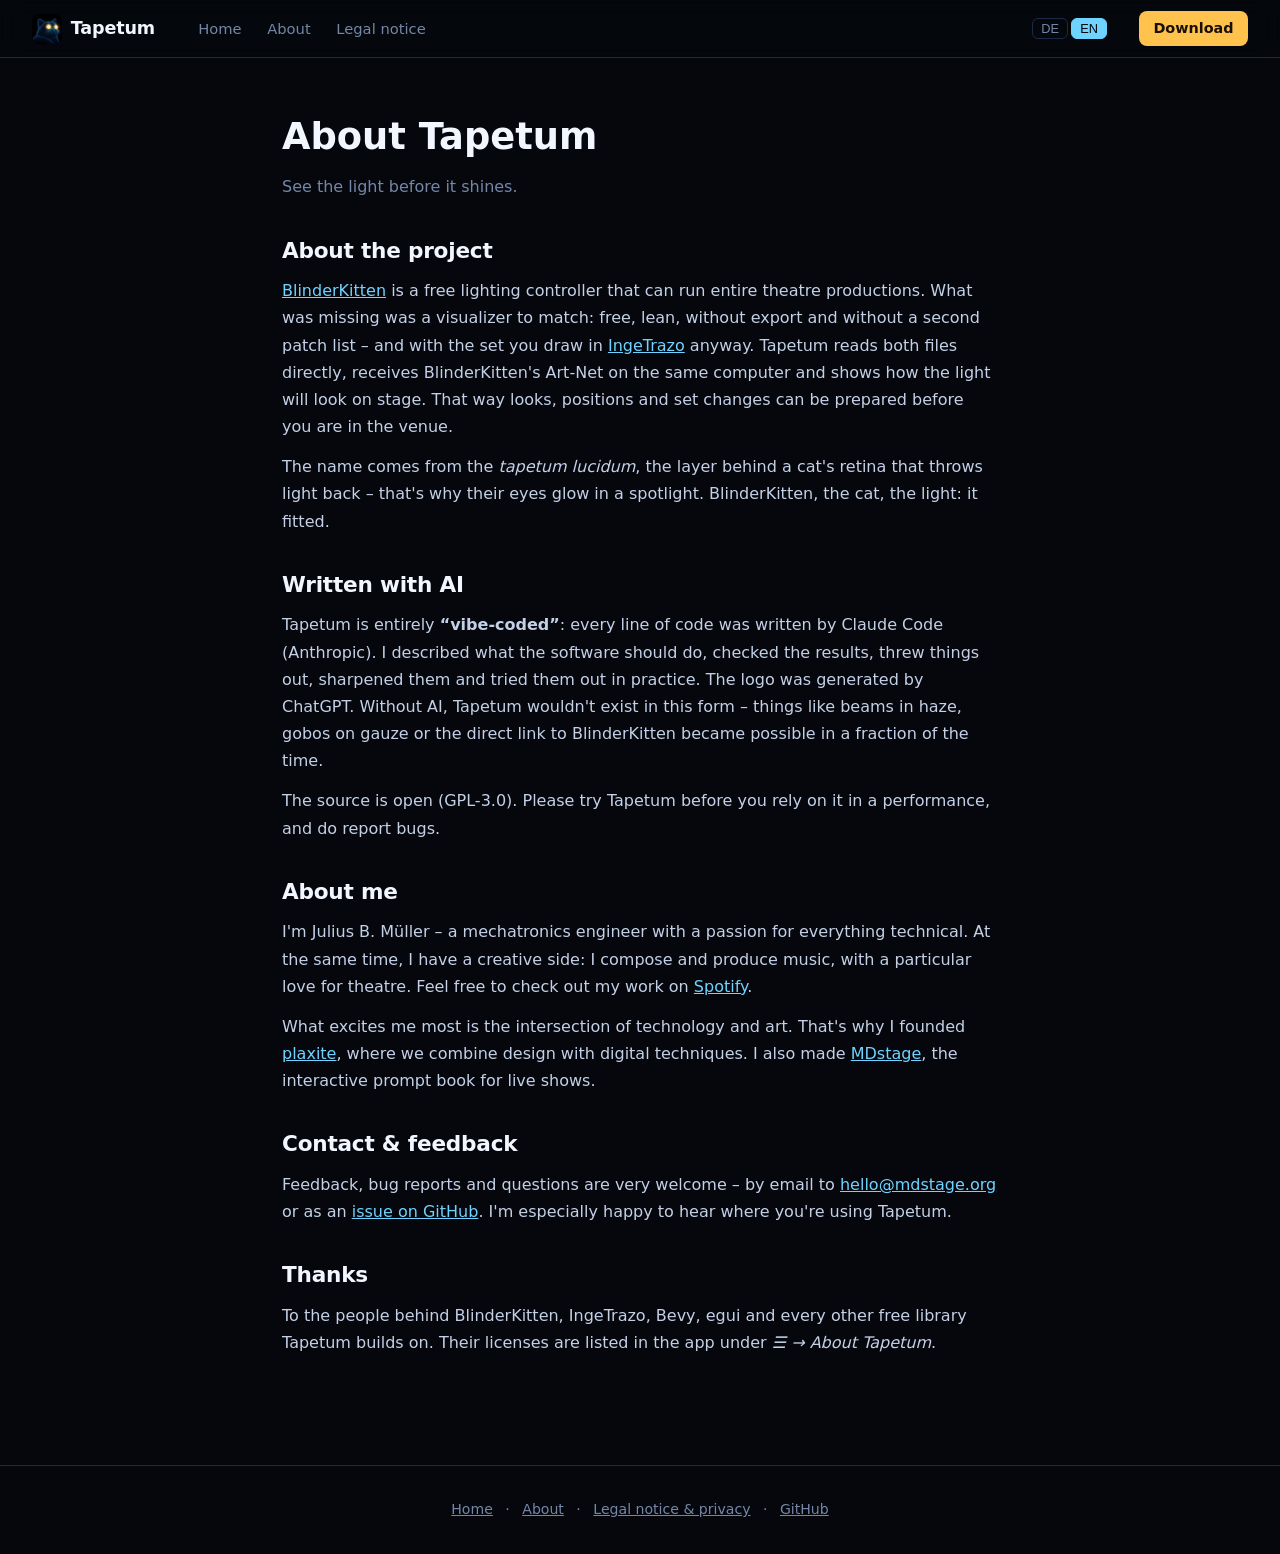
==== website/about.html @ 0af457ac "Tapetum 0.1.0: 3D lighting visualizer for BlinderKitten Reads BlinderKitten show files, receives Art" ====
<!DOCTYPE html>
<html lang="de">

<head>
  <meta charset="UTF-8">
  <meta name="viewport" content="width=device-width, initial-scale=1.0">
  <title>Über – Tapetum</title>
  <meta name="description" content="Wie Tapetum entstand – eine 3D-Lichtvisualisierung für BlinderKitten, vollständig mit KI programmiert.">
  <link rel="canonical" href="https://julius-b-mueller.github.io/tapetum/about.html">
  <meta name="theme-color" content="#05070d">
  <meta property="og:type" content="website">
  <meta property="og:site_name" content="Tapetum">
  <meta property="og:title" content="Über – Tapetum">
  <meta property="og:image" content="https://julius-b-mueller.github.io/tapetum/assets/open-graph.jpg">
  <link rel="icon" type="image/png" sizes="64x64" href="assets/favicon.png">
  <link rel="apple-touch-icon" href="assets/apple-touch-icon.png">
  <link rel="stylesheet" href="assets/style.css">
  <script src="assets/site.js"></script>
</head>

<body>
  <nav>
    <a class="nav-logo" href="index.html"><img src="assets/favicon.png" alt="">Tapetum</a>
    <div class="nav-links">
      <a href="index.html" data-de="Start" data-en="Home">Start</a>
      <a href="about.html" data-de="Über" data-en="About">Über</a>
      <a href="impressum.html" data-de="Impressum" data-en="Legal notice">Impressum</a>
    </div>
    <div class="lang">
      <button class="lang-btn" data-lang="de" onclick="setLang('de')">DE</button>
      <button class="lang-btn" data-lang="en" onclick="setLang('en')">EN</button>
    </div>
    <a class="nav-cta" href="index.html#download" data-de="Herunterladen" data-en="Download">Herunterladen</a>
  </nav>

  <div class="page">
    <div class="de">
      <h1>Über Tapetum</h1>
      <p style="color:var(--dim)">Licht sehen, bevor es leuchtet.</p>

      <h2>Über das Projekt</h2>
      <p><a href="https://github.com/norbertrostaing/BlinderKitten">BlinderKitten</a> ist eine freie Lichtsteuerung, mit der sich ganze Theaterproduktionen fahren lassen. Was fehlte, war eine Visualisierung, die genau dazu passt: frei, schlank, ohne Export und ohne zweite Patchliste – und mit dem Bühnenbild, das man ohnehin in <a href="https://github.com/ingelibre/ingetrazo">IngeTrazo</a> zeichnet. Tapetum liest beide Dateien direkt, empfängt das Art-Net von BlinderKitten auf demselben Rechner und zeigt, wie das Licht auf der Bühne aussehen wird. So lassen sich Stimmungen, Positionen und Umbauten vorbereiten, bevor man im Saal steht.</p>
      <p>Der Name kommt vom <em>Tapetum lucidum</em>, der Schicht hinter der Netzhaut von Katzen, die das Licht zurückwirft – deshalb leuchten ihre Augen im Scheinwerferlicht. BlinderKitten, die Katze, das Licht: das passte.</p>

      <h2>Mit KI programmiert</h2>
      <p>Tapetum ist vollständig <strong>„vibecoded“</strong>: Jede Zeile Code hat Claude Code (Anthropic) geschrieben. Ich habe beschrieben, was die Software können soll, die Ergebnisse geprüft, verworfen, nachgeschärft und im Alltag ausprobiert. Das Logo hat ChatGPT generiert. Ohne KI gäbe es Tapetum in dieser Form nicht – in einem Bruchteil der Zeit ließen sich Dinge wie Strahlen im Haze, Gobos auf Gaze oder die direkte Anbindung an BlinderKitten umsetzen.</p>
      <p>Der Quelltext ist offen (GPL-3.0). Bitte probiere Tapetum aus, bevor du dich in einer Vorstellung darauf verlässt, und melde Fehler gerne.</p>

      <h2>Über mich</h2>
      <p>Ich bin Julius B. Müller, Ingenieur der Mechatronik und begeisterter Tüftler an allem, was mit Technik zu tun hat. Gleichzeitig habe ich eine kreative Seite: Ich komponiere und produziere Musik, am liebsten für's Theater. Hör gerne mal auf <a href="https://open.spotify.com/intl-de/artist/38unO5ffnxIQy3Nvuh2qfV?si=o3VAzyTeQsGNDFWxpjpjBg">Spotify</a> rein.</p>
      <p>Am meisten begeistert mich die Verbindung von Technik und Kunst. Deshalb habe ich die Firma <a href="https://plaxite.de">plaxite</a> gegründet, bei der wir Gestaltung mit digitalen Techniken verbinden. Von mir stammt auch <a href="https://mdstage.org">MDstage</a>, das interaktive Inspizientenbuch für Live-Shows.</p>

      <h2>Kontakt &amp; Feedback</h2>
      <p>Rückmeldungen, Bugreports und Fragen sind herzlich willkommen – per Mail an <a href="mailto:hello@mdstage.org">hello@mdstage.org</a> oder als <a href="https://github.com/julius-b-mueller/tapetum/issues">Issue auf GitHub</a>. Besonders freue ich mich zu hören, wo du Tapetum einsetzt.</p>

      <h2>Danke</h2>
      <p>An die Menschen hinter BlinderKitten, IngeTrazo, Bevy, egui und allen anderen freien Bibliotheken, auf denen Tapetum aufbaut. Ihre Lizenzen stehen in der App unter <em>☰ → Über Tapetum</em>.</p>
    </div>

    <div class="en">
      <h1>About Tapetum</h1>
      <p style="color:var(--dim)">See the light before it shines.</p>

      <h2>About the project</h2>
      <p><a href="https://github.com/norbertrostaing/BlinderKitten">BlinderKitten</a> is a free lighting controller that can run entire theatre productions. What was missing was a visualizer to match: free, lean, without export and without a second patch list – and with the set you draw in <a href="https://github.com/ingelibre/ingetrazo">IngeTrazo</a> anyway. Tapetum reads both files directly, receives BlinderKitten's Art-Net on the same computer and shows how the light will look on stage. That way looks, positions and set changes can be prepared before you are in the venue.</p>
      <p>The name comes from the <em>tapetum lucidum</em>, the layer behind a cat's retina that throws light back – that's why their eyes glow in a spotlight. BlinderKitten, the cat, the light: it fitted.</p>

      <h2>Written with AI</h2>
      <p>Tapetum is entirely <strong>“vibe-coded”</strong>: every line of code was written by Claude Code (Anthropic). I described what the software should do, checked the results, threw things out, sharpened them and tried them out in practice. The logo was generated by ChatGPT. Without AI, Tapetum wouldn't exist in this form – things like beams in haze, gobos on gauze or the direct link to BlinderKitten became possible in a fraction of the time.</p>
      <p>The source is open (GPL-3.0). Please try Tapetum before you rely on it in a performance, and do report bugs.</p>

      <h2>About me</h2>
      <p>I'm Julius B. Müller – a mechatronics engineer with a passion for everything technical. At the same time, I have a creative side: I compose and produce music, with a particular love for theatre. Feel free to check out my work on <a href="https://open.spotify.com/intl-de/artist/38unO5ffnxIQy3Nvuh2qfV?si=o3VAzyTeQsGNDFWxpjpjBg">Spotify</a>.</p>
      <p>What excites me most is the intersection of technology and art. That's why I founded <a href="https://plaxite.de">plaxite</a>, where we combine design with digital techniques. I also made <a href="https://mdstage.org">MDstage</a>, the interactive prompt book for live shows.</p>

      <h2>Contact &amp; feedback</h2>
      <p>Feedback, bug reports and questions are very welcome – by email to <a href="mailto:hello@mdstage.org">hello@mdstage.org</a> or as an <a href="https://github.com/julius-b-mueller/tapetum/issues">issue on GitHub</a>. I'm especially happy to hear where you're using Tapetum.</p>

      <h2>Thanks</h2>
      <p>To the people behind BlinderKitten, IngeTrazo, Bevy, egui and every other free library Tapetum builds on. Their licenses are listed in the app under <em>☰ → About Tapetum</em>.</p>
    </div>
  </div>

  <footer>
    <a href="index.html" data-de="Start" data-en="Home">Start</a> ·
    <a href="about.html" data-de="Über" data-en="About">Über</a> ·
    <a href="impressum.html" data-de="Impressum &amp; Datenschutz" data-en="Legal notice &amp; privacy">Impressum &amp; Datenschutz</a> ·
    <a href="https://github.com/julius-b-mueller/tapetum">GitHub</a>
  </footer>
</body>

</html>
---- website/assets/style.css ----
/* Tapetum website – colours from the logo: night blue, wireframe blue, amber eyes. */
:root {
  --bg: #05070d;
  --bg2: #0a1120;
  --bg3: #101a30;
  --border: #1c2a48;
  --text: #c3d0e6;
  --dim: #7487a8;
  --white: #f2f6ff;
  --blue: #3d8bff;
  --cyan: #6fd3ff;
  --amber: #ffc24d;
  --amber2: #ff9a1f;
  --r: 12px;
}
*, *::before, *::after { box-sizing: border-box; margin: 0; padding: 0 }
html { scroll-behavior: smooth }
body {
  background: var(--bg);
  color: var(--text);
  font-family: -apple-system, BlinkMacSystemFont, 'Segoe UI', system-ui, sans-serif;
  font-size: 16px;
  line-height: 1.7;
}
a { color: var(--cyan) }
a:hover { color: var(--white) }
nav {
  position: sticky; top: 0; z-index: 100;
  background: rgba(5, 7, 13, .86);
  backdrop-filter: blur(10px);
  border-bottom: 1px solid var(--border);
  padding: 0 2rem; height: 58px;
  display: flex; align-items: center; gap: 2rem;
}
.nav-logo { color: var(--white); font-weight: 700; font-size: 1.1rem; text-decoration: none; display: flex; align-items: center; gap: .55rem; letter-spacing: -.01em }
.nav-logo img { width: 30px; height: 30px; border-radius: 7px }
.nav-links { display: flex; gap: .2rem; flex: 1 }
.nav-links a { color: var(--dim); text-decoration: none; padding: .3rem .7rem; border-radius: 6px; font-size: .92rem }
.nav-links a:hover { color: var(--white); background: var(--bg3) }
.lang { display: flex; gap: .2rem }
.lang-btn { background: none; border: 1px solid var(--border); color: var(--dim); border-radius: 6px; padding: .15rem .5rem; cursor: pointer; font-size: .8rem }
.lang-btn.active { color: var(--bg); background: var(--cyan); border-color: var(--cyan) }
.nav-cta { background: var(--amber); color: #1a1000 !important; font-weight: 600; text-decoration: none; padding: .35rem .9rem; border-radius: 8px; font-size: .9rem }
.nav-cta:hover { background: var(--white) }
main { max-width: 1120px; margin: 0 auto; padding: 0 2rem }
.hero { text-align: center; padding: 4.5rem 0 2.5rem }
.hero img.logo { width: 132px; height: 132px; border-radius: 30px; box-shadow: 0 0 60px rgba(61, 139, 255, .35), 0 0 120px rgba(255, 194, 77, .12) }
.hero h1 { color: var(--white); font-size: 3.4rem; line-height: 1.1; margin: 1.4rem 0 .6rem; letter-spacing: -.02em }
.hero h1 span { background: linear-gradient(90deg, var(--cyan), var(--blue)); -webkit-background-clip: text; background-clip: text; color: transparent }
.hero p.lead { font-size: 1.25rem; color: var(--text); max-width: 720px; margin: 0 auto 2rem }
.buttons { display: flex; gap: .8rem; justify-content: center; flex-wrap: wrap }
.btn-primary, .btn-secondary { display: inline-block; padding: .75rem 1.5rem; border-radius: 10px; text-decoration: none; font-weight: 600 }
.btn-primary { background: linear-gradient(180deg, var(--amber), var(--amber2)); color: #1a1000; box-shadow: 0 0 24px rgba(255, 194, 77, .35) }
.btn-primary:hover { color: #1a1000; filter: brightness(1.08) }
.btn-secondary { border: 1px solid var(--border); color: var(--white); background: var(--bg2) }
.btn-secondary:hover { border-color: var(--blue) }
.shot { margin: 3rem 0 1rem; border-radius: var(--r); overflow: hidden; border: 1px solid var(--border); box-shadow: 0 30px 80px rgba(0, 0, 0, .6), 0 0 80px rgba(61, 139, 255, .12) }
.shot img { display: block; width: 100% }
.caption { text-align: center; color: var(--dim); font-size: .85rem; margin-bottom: 3rem }
section { padding: 3.5rem 0; border-top: 1px solid var(--border) }
h2 { color: var(--white); font-size: 2rem; margin-bottom: .4rem; letter-spacing: -.01em }
h2 + p.sub { color: var(--dim); margin-bottom: 2rem; max-width: 760px }
h3 { color: var(--white); font-size: 1.08rem; margin-bottom: .4rem }
.grid { display: grid; grid-template-columns: repeat(auto-fit, minmax(min(300px, 100%), 1fr)); gap: 1rem }
.card { background: var(--bg2); border: 1px solid var(--border); border-radius: var(--r); padding: 1.3rem 1.4rem }
.card .icon { font-size: 1.4rem; margin-bottom: .4rem }
.card p, .card li { font-size: .95rem }
.card ul { padding-left: 1.1rem }
.pair { display: grid; grid-template-columns: 1fr 1fr; gap: 1rem }
.pair .card { border-top: 3px solid var(--blue) }
.pair .card.amber { border-top-color: var(--amber) }
.steps { counter-reset: step; list-style: none }
.steps li { counter-increment: step; position: relative; padding: 0 0 1rem 3rem }
.steps li::before { content: counter(step); position: absolute; left: 0; top: 0; width: 2rem; height: 2rem; border-radius: 50%; background: var(--bg3); border: 1px solid var(--blue); color: var(--cyan); font-weight: 700; display: flex; align-items: center; justify-content: center; font-size: .9rem }
.note { background: linear-gradient(90deg, rgba(255, 194, 77, .08), rgba(61, 139, 255, .06)); border: 1px solid var(--border); border-left: 3px solid var(--amber); border-radius: var(--r); padding: 1.1rem 1.3rem; margin: 1rem 0 }
.dl { display: grid; grid-template-columns: repeat(auto-fit, minmax(min(260px, 100%), 1fr)); gap: 1rem }
.dl .card h3 { display: flex; align-items: center; gap: .5rem }
.dl-row { display: flex; flex-wrap: wrap; justify-content: space-between; align-items: center; gap: .5rem; padding: .35rem 0; border-top: 1px solid var(--border); font-size: .92rem }
.dl-row:first-of-type { border-top: 0 }
.dl-row > span:last-child { display: flex; flex-wrap: wrap; gap: .3rem }
.card { min-width: 0 }
code { overflow-wrap: anywhere }
.dl-btn { background: var(--bg3); border: 1px solid var(--border); color: var(--white); text-decoration: none; padding: .2rem .65rem; border-radius: 7px; font-size: .85rem; white-space: nowrap }
.dl-btn:hover { border-color: var(--amber); color: var(--amber) }
.dl .card.recommended { border-color: var(--amber); box-shadow: 0 0 30px rgba(255, 194, 77, .12) }
table { width: 100%; border-collapse: collapse; font-size: .93rem }
th, td { text-align: left; padding: .5rem .6rem; border-bottom: 1px solid var(--border); vertical-align: top }
th { color: var(--white); font-weight: 600 }
code { background: var(--bg3); border: 1px solid var(--border); border-radius: 5px; padding: 0 .3rem; font-size: .88em }
footer { border-top: 1px solid var(--border); margin-top: 3rem; padding: 2rem; text-align: center; color: var(--dim); font-size: .88rem }
footer a { color: var(--dim); margin: 0 .5rem }
.page { max-width: 780px; margin: 0 auto; padding: 3rem 2rem }
.page h1 { color: var(--white); font-size: 2.3rem; margin-bottom: .3rem }
.page h2 { font-size: 1.35rem; margin: 2rem 0 .5rem }
.page p { margin-bottom: .8rem }
@media (max-width: 760px) {
  nav { padding: 0 1rem; gap: 1rem }
  .nav-links { display: none }
  main { padding: 0 1.1rem }
  .hero h1 { font-size: 2.2rem }
  .hero p.lead { font-size: 1.08rem }
  .nav-cta { display: none }
  .pair { grid-template-columns: 1fr }
}
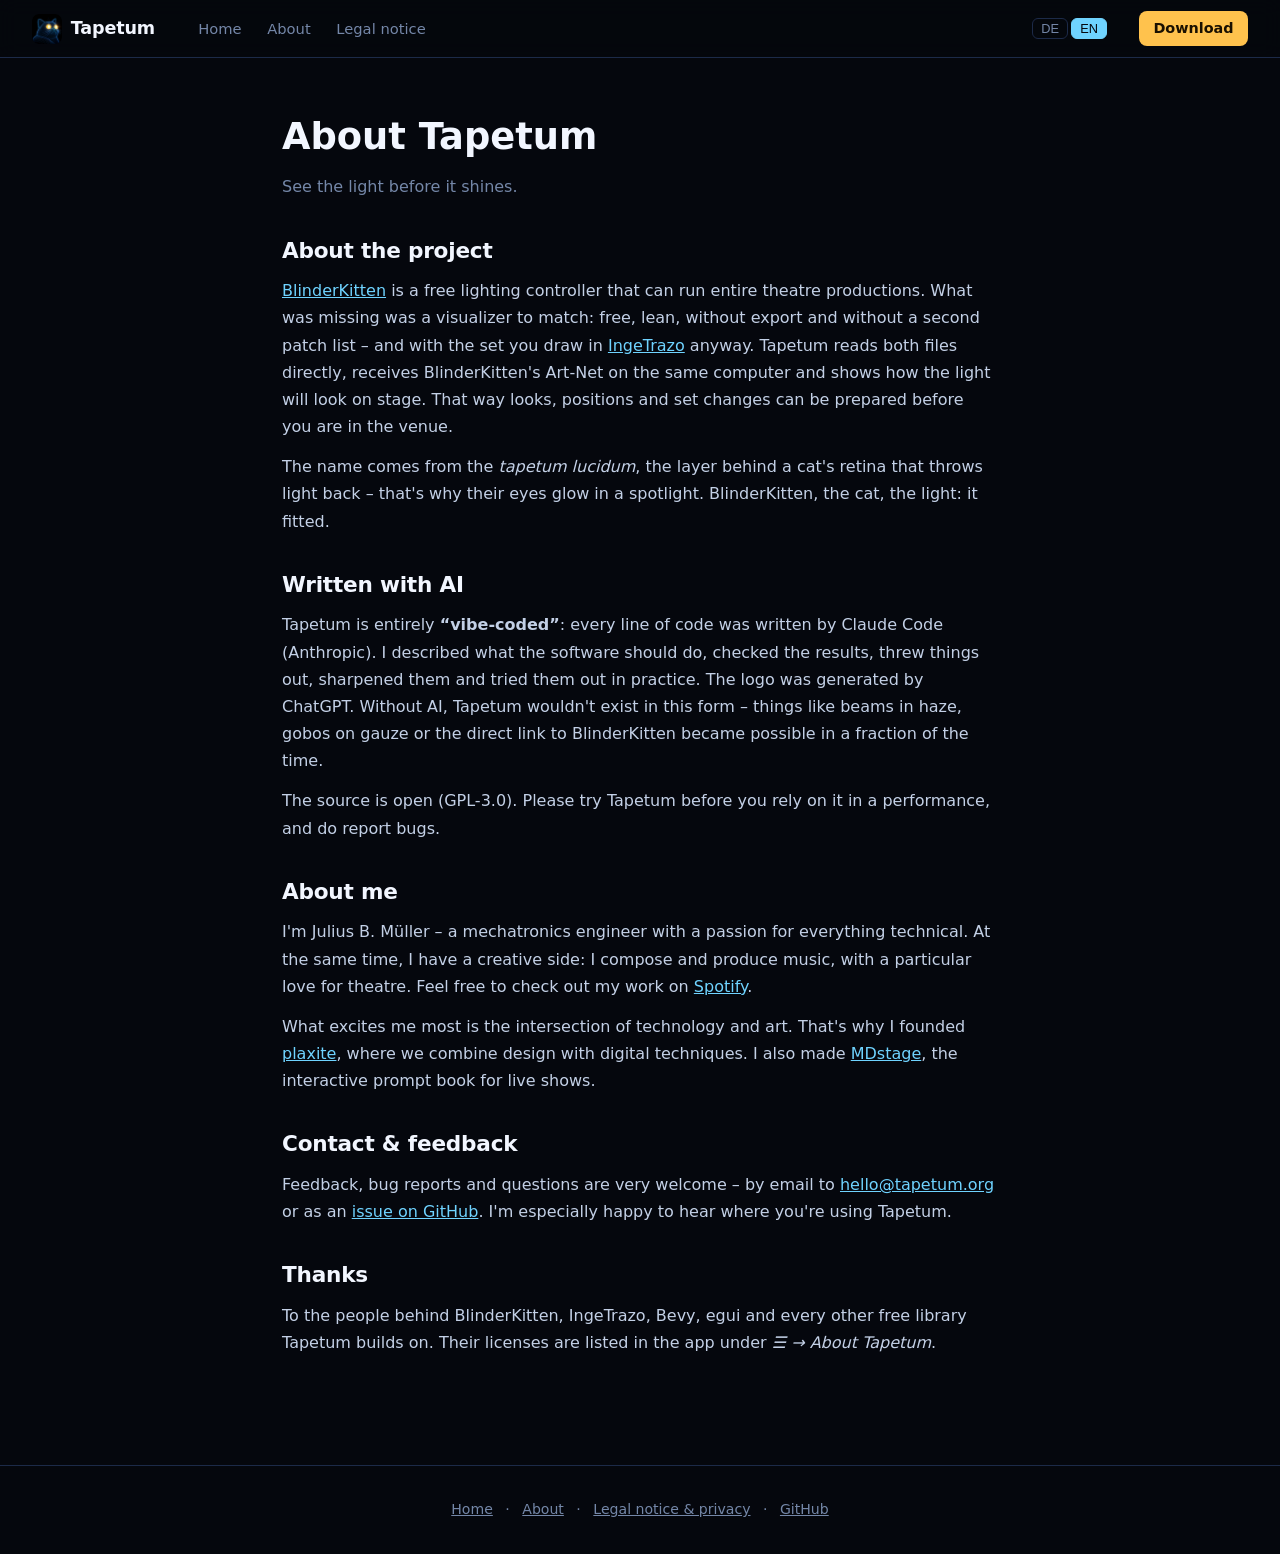
==== commit 6752afac: "Use hello@tapetum.org as contact address Co-Authored-By: Claude Opus 5.5 <noreply@anthropic.com>" ====
--- a/website/about.html
+++ b/website/about.html
@@ -51,7 +51,7 @@
       <p>Am meisten begeistert mich die Verbindung von Technik und Kunst. Deshalb habe ich die Firma <a href="https://plaxite.de">plaxite</a> gegründet, bei der wir Gestaltung mit digitalen Techniken verbinden. Von mir stammt auch <a href="https://mdstage.org">MDstage</a>, das interaktive Inspizientenbuch für Live-Shows.</p>
 
       <h2>Kontakt &amp; Feedback</h2>
-      <p>Rückmeldungen, Bugreports und Fragen sind herzlich willkommen – per Mail an <a href="mailto:hello@mdstage.org">hello@mdstage.org</a> oder als <a href="https://github.com/julius-b-mueller/tapetum/issues">Issue auf GitHub</a>. Besonders freue ich mich zu hören, wo du Tapetum einsetzt.</p>
+      <p>Rückmeldungen, Bugreports und Fragen sind herzlich willkommen – per Mail an <a href="mailto:hello@tapetum.org">hello@tapetum.org</a> oder als <a href="https://github.com/julius-b-mueller/tapetum/issues">Issue auf GitHub</a>. Besonders freue ich mich zu hören, wo du Tapetum einsetzt.</p>
 
       <h2>Danke</h2>
       <p>An die Menschen hinter BlinderKitten, IngeTrazo, Bevy, egui und allen anderen freien Bibliotheken, auf denen Tapetum aufbaut. Ihre Lizenzen stehen in der App unter <em>☰ → Über Tapetum</em>.</p>
@@ -74,7 +74,7 @@
       <p>What excites me most is the intersection of technology and art. That's why I founded <a href="https://plaxite.de">plaxite</a>, where we combine design with digital techniques. I also made <a href="https://mdstage.org">MDstage</a>, the interactive prompt book for live shows.</p>
 
       <h2>Contact &amp; feedback</h2>
-      <p>Feedback, bug reports and questions are very welcome – by email to <a href="mailto:hello@mdstage.org">hello@mdstage.org</a> or as an <a href="https://github.com/julius-b-mueller/tapetum/issues">issue on GitHub</a>. I'm especially happy to hear where you're using Tapetum.</p>
+      <p>Feedback, bug reports and questions are very welcome – by email to <a href="mailto:hello@tapetum.org">hello@tapetum.org</a> or as an <a href="https://github.com/julius-b-mueller/tapetum/issues">issue on GitHub</a>. I'm especially happy to hear where you're using Tapetum.</p>
 
       <h2>Thanks</h2>
       <p>To the people behind BlinderKitten, IngeTrazo, Bevy, egui and every other free library Tapetum builds on. Their licenses are listed in the app under <em>☰ → About Tapetum</em>.</p>
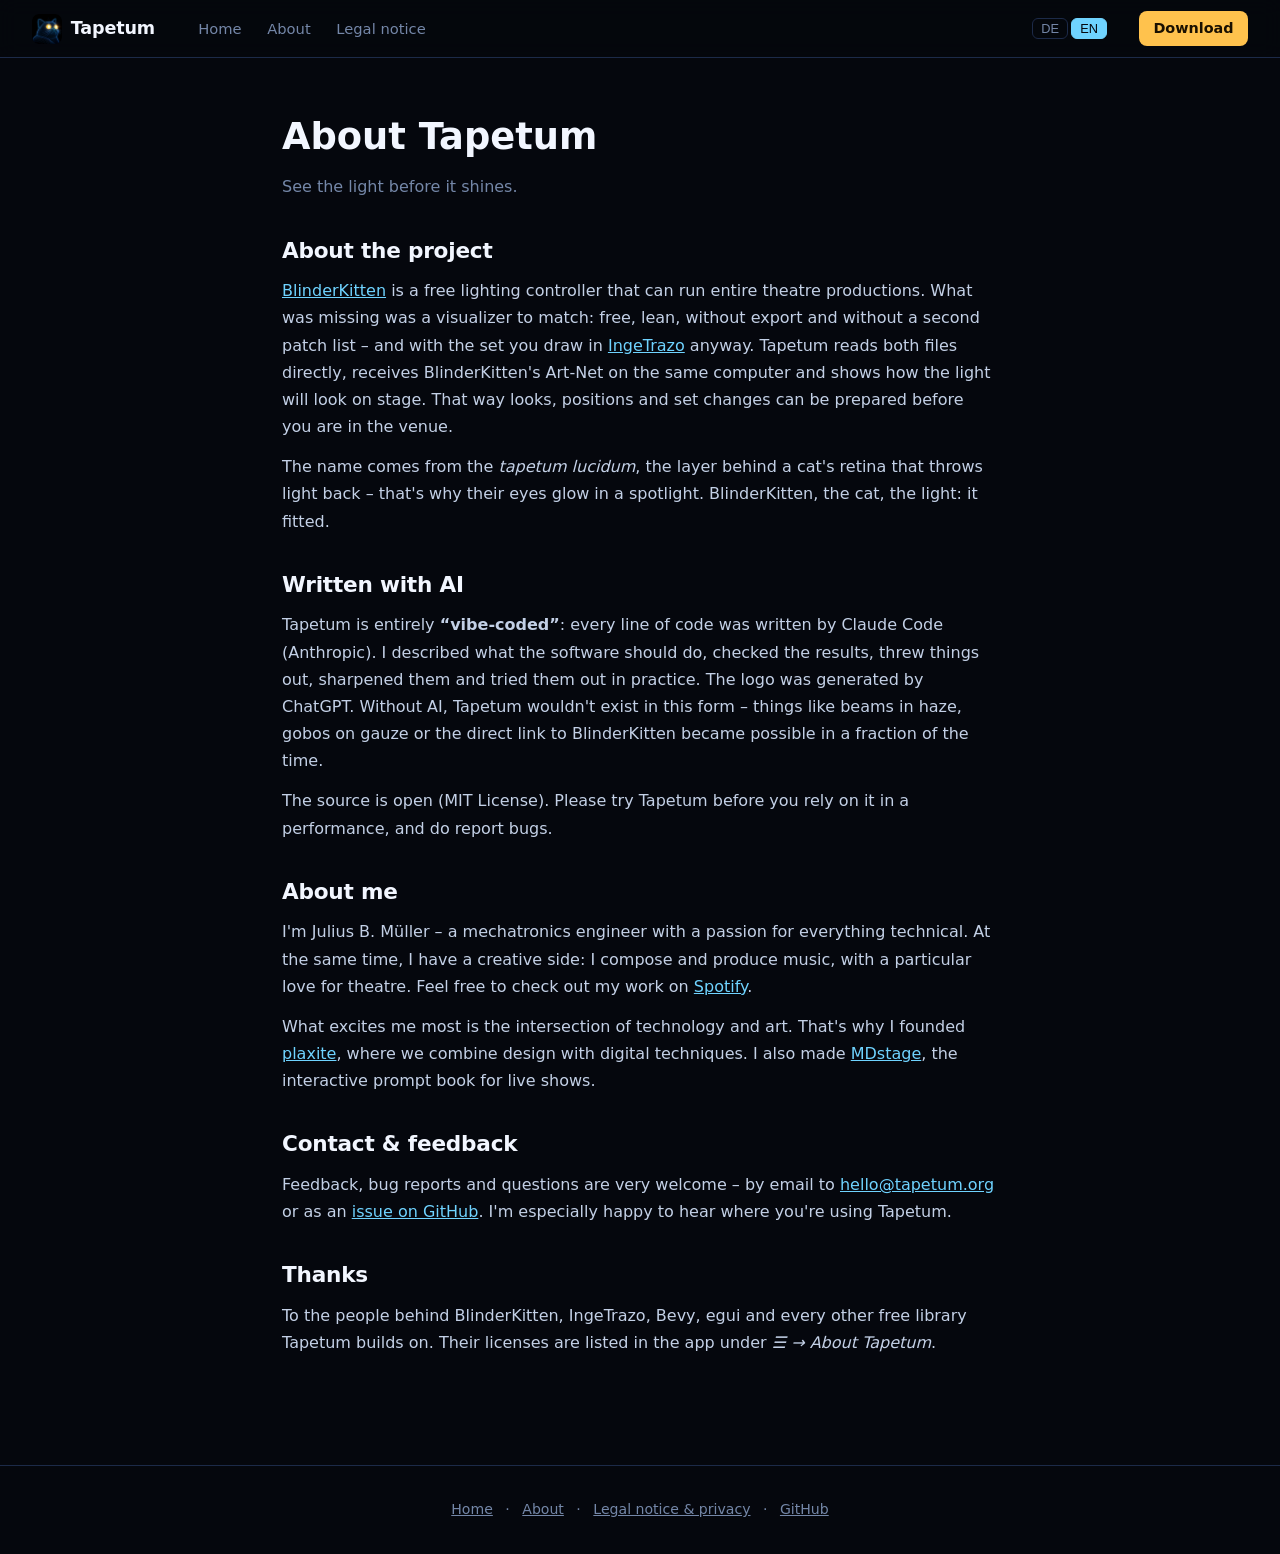
==== commit 158f4cdf: "Relicense under the MIT License Co-Authored-By: Claude Opus 5.5 <noreply@anthropic.com>" ====
--- a/website/about.html
+++ b/website/about.html
@@ -44,7 +44,7 @@
 
       <h2>Mit KI programmiert</h2>
       <p>Tapetum ist vollständig <strong>„vibecoded“</strong>: Jede Zeile Code hat Claude Code (Anthropic) geschrieben. Ich habe beschrieben, was die Software können soll, die Ergebnisse geprüft, verworfen, nachgeschärft und im Alltag ausprobiert. Das Logo hat ChatGPT generiert. Ohne KI gäbe es Tapetum in dieser Form nicht – in einem Bruchteil der Zeit ließen sich Dinge wie Strahlen im Haze, Gobos auf Gaze oder die direkte Anbindung an BlinderKitten umsetzen.</p>
-      <p>Der Quelltext ist offen (GPL-3.0). Bitte probiere Tapetum aus, bevor du dich in einer Vorstellung darauf verlässt, und melde Fehler gerne.</p>
+      <p>Der Quelltext ist offen (MIT-Lizenz). Bitte probiere Tapetum aus, bevor du dich in einer Vorstellung darauf verlässt, und melde Fehler gerne.</p>
 
       <h2>Über mich</h2>
       <p>Ich bin Julius B. Müller, Ingenieur der Mechatronik und begeisterter Tüftler an allem, was mit Technik zu tun hat. Gleichzeitig habe ich eine kreative Seite: Ich komponiere und produziere Musik, am liebsten für's Theater. Hör gerne mal auf <a href="https://open.spotify.com/intl-de/artist/38unO5ffnxIQy3Nvuh2qfV?si=o3VAzyTeQsGNDFWxpjpjBg">Spotify</a> rein.</p>
@@ -67,7 +67,7 @@
 
       <h2>Written with AI</h2>
       <p>Tapetum is entirely <strong>“vibe-coded”</strong>: every line of code was written by Claude Code (Anthropic). I described what the software should do, checked the results, threw things out, sharpened them and tried them out in practice. The logo was generated by ChatGPT. Without AI, Tapetum wouldn't exist in this form – things like beams in haze, gobos on gauze or the direct link to BlinderKitten became possible in a fraction of the time.</p>
-      <p>The source is open (GPL-3.0). Please try Tapetum before you rely on it in a performance, and do report bugs.</p>
+      <p>The source is open (MIT License). Please try Tapetum before you rely on it in a performance, and do report bugs.</p>
 
       <h2>About me</h2>
       <p>I'm Julius B. Müller – a mechatronics engineer with a passion for everything technical. At the same time, I have a creative side: I compose and produce music, with a particular love for theatre. Feel free to check out my work on <a href="https://open.spotify.com/intl-de/artist/38unO5ffnxIQy3Nvuh2qfV?si=o3VAzyTeQsGNDFWxpjpjBg">Spotify</a>.</p>
--- a/website/assets/style.css
+++ b/website/assets/style.css
@@ -102,3 +102,11 @@
   .nav-cta { display: none }
   .pair { grid-template-columns: 1fr }
 }
+.guide { display: grid; gap: 1rem; margin-bottom: 1rem }
+.phase { background: var(--bg2); border: 1px solid var(--border); border-left: 3px solid var(--blue); border-radius: var(--r); padding: 1.3rem 1.4rem .4rem }
+.phase.amber { border-left-color: var(--amber) }
+.phase h3 { font-size: 1.2rem; margin-bottom: 1rem; display: flex; align-items: center; gap: .6rem; flex-wrap: wrap }
+.phase .tag { font-size: .75rem; text-transform: uppercase; letter-spacing: .08em; color: var(--cyan); background: var(--bg3); border: 1px solid var(--border); border-radius: 999px; padding: .05rem .6rem }
+.phase.amber .tag { color: var(--amber) }
+.phase.amber .steps li::before { border-color: var(--amber); color: var(--amber) }
+.phase .steps li { font-size: .95rem }
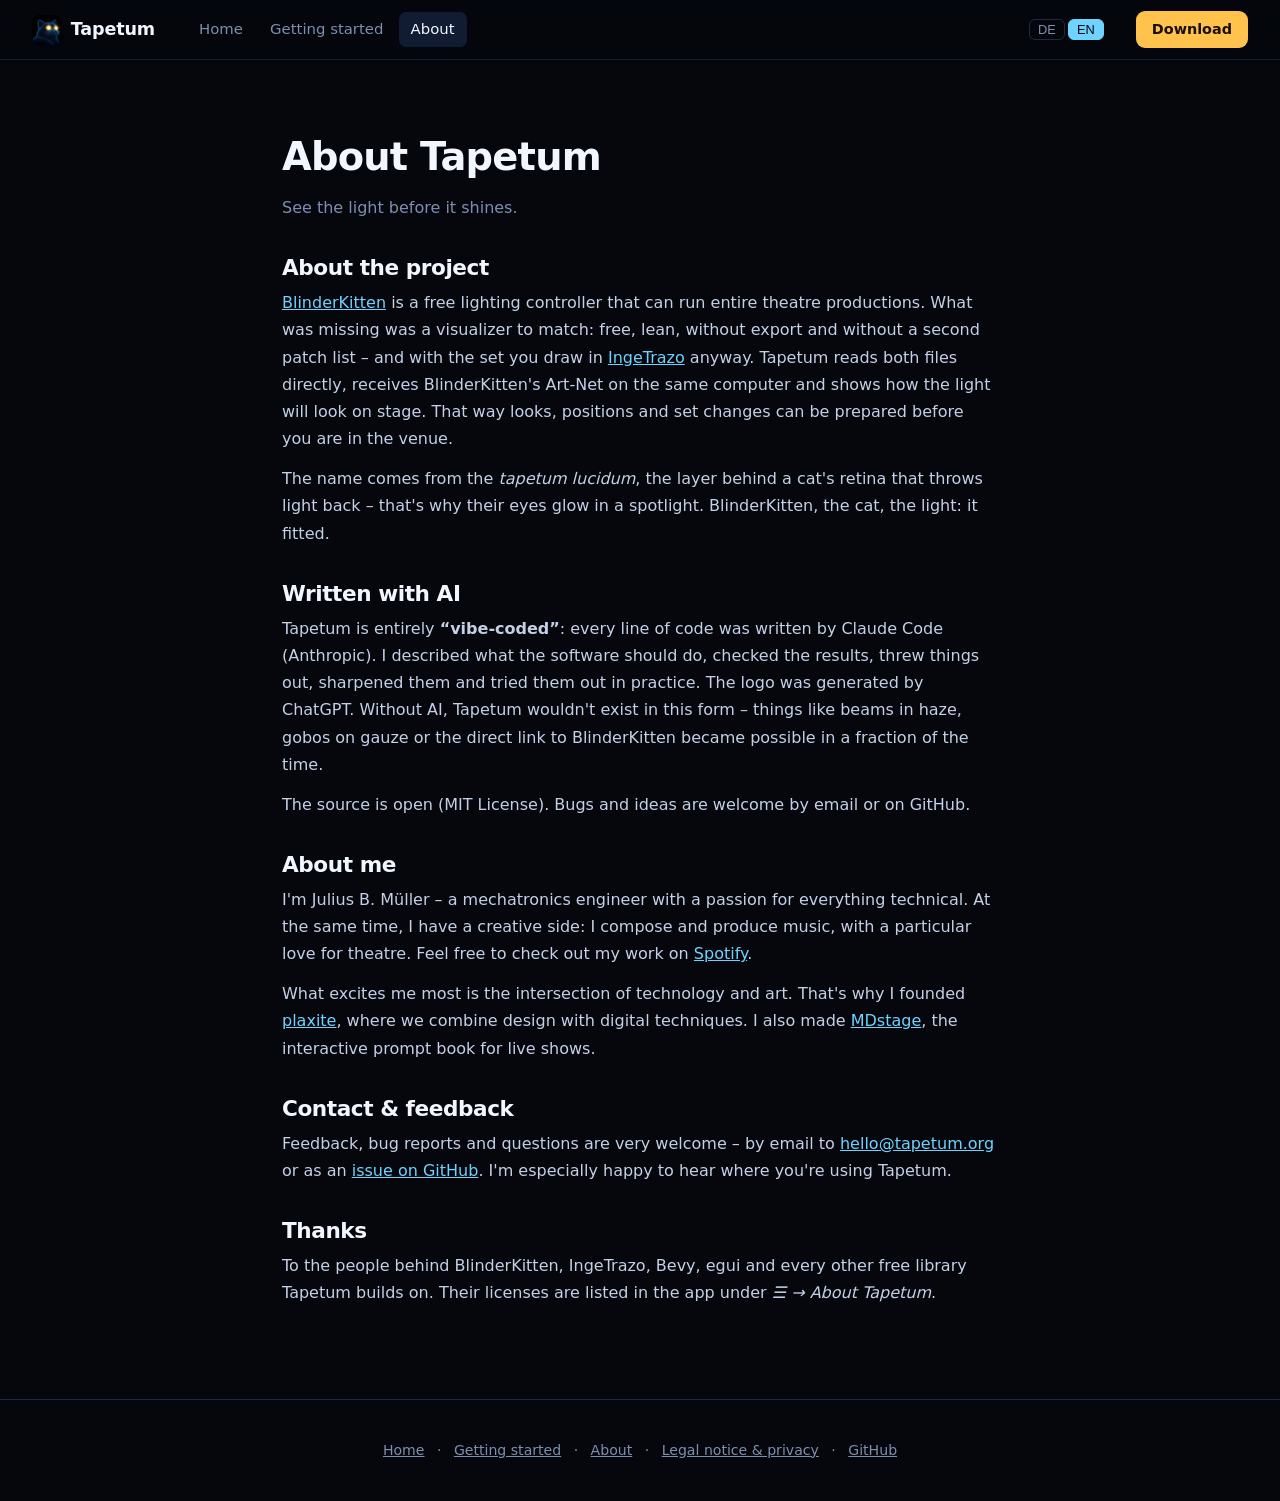
==== commit a9b79fbe: "Website: theatre screenshots, new design, getting started page Benefit-oriented texts, live workflow" ====
--- a/website/about.html
+++ b/website/about.html
@@ -6,12 +6,12 @@
   <meta name="viewport" content="width=device-width, initial-scale=1.0">
   <title>Über – Tapetum</title>
   <meta name="description" content="Wie Tapetum entstand – eine 3D-Lichtvisualisierung für BlinderKitten, vollständig mit KI programmiert.">
-  <link rel="canonical" href="https://julius-b-mueller.github.io/tapetum/about.html">
+  <link rel="canonical" href="https://tapetum.org/about.html">
   <meta name="theme-color" content="#05070d">
   <meta property="og:type" content="website">
   <meta property="og:site_name" content="Tapetum">
   <meta property="og:title" content="Über – Tapetum">
-  <meta property="og:image" content="https://julius-b-mueller.github.io/tapetum/assets/open-graph.jpg">
+  <meta property="og:image" content="https://tapetum.org/assets/open-graph.jpg">
   <link rel="icon" type="image/png" sizes="64x64" href="assets/favicon.png">
   <link rel="apple-touch-icon" href="assets/apple-touch-icon.png">
   <link rel="stylesheet" href="assets/style.css">
@@ -23,8 +23,8 @@
     <a class="nav-logo" href="index.html"><img src="assets/favicon.png" alt="">Tapetum</a>
     <div class="nav-links">
       <a href="index.html" data-de="Start" data-en="Home">Start</a>
-      <a href="about.html" data-de="Über" data-en="About">Über</a>
-      <a href="impressum.html" data-de="Impressum" data-en="Legal notice">Impressum</a>
+      <a href="start.html" data-de="Erste Schritte" data-en="Getting started">Erste Schritte</a>
+      <a href="about.html" class="active" data-de="Über" data-en="About">Über</a>
     </div>
     <div class="lang">
       <button class="lang-btn" data-lang="de" onclick="setLang('de')">DE</button>
@@ -44,7 +44,7 @@
 
       <h2>Mit KI programmiert</h2>
       <p>Tapetum ist vollständig <strong>„vibecoded“</strong>: Jede Zeile Code hat Claude Code (Anthropic) geschrieben. Ich habe beschrieben, was die Software können soll, die Ergebnisse geprüft, verworfen, nachgeschärft und im Alltag ausprobiert. Das Logo hat ChatGPT generiert. Ohne KI gäbe es Tapetum in dieser Form nicht – in einem Bruchteil der Zeit ließen sich Dinge wie Strahlen im Haze, Gobos auf Gaze oder die direkte Anbindung an BlinderKitten umsetzen.</p>
-      <p>Der Quelltext ist offen (MIT-Lizenz). Bitte probiere Tapetum aus, bevor du dich in einer Vorstellung darauf verlässt, und melde Fehler gerne.</p>
+      <p>Der Quelltext ist offen (MIT-Lizenz). Fehler und Ideen meldest du gern per Mail oder auf GitHub.</p>
 
       <h2>Über mich</h2>
       <p>Ich bin Julius B. Müller, Ingenieur der Mechatronik und begeisterter Tüftler an allem, was mit Technik zu tun hat. Gleichzeitig habe ich eine kreative Seite: Ich komponiere und produziere Musik, am liebsten für's Theater. Hör gerne mal auf <a href="https://open.spotify.com/intl-de/artist/38unO5ffnxIQy3Nvuh2qfV?si=o3VAzyTeQsGNDFWxpjpjBg">Spotify</a> rein.</p>
@@ -67,7 +67,7 @@
 
       <h2>Written with AI</h2>
       <p>Tapetum is entirely <strong>“vibe-coded”</strong>: every line of code was written by Claude Code (Anthropic). I described what the software should do, checked the results, threw things out, sharpened them and tried them out in practice. The logo was generated by ChatGPT. Without AI, Tapetum wouldn't exist in this form – things like beams in haze, gobos on gauze or the direct link to BlinderKitten became possible in a fraction of the time.</p>
-      <p>The source is open (MIT License). Please try Tapetum before you rely on it in a performance, and do report bugs.</p>
+      <p>The source is open (MIT License). Bugs and ideas are welcome by email or on GitHub.</p>
 
       <h2>About me</h2>
       <p>I'm Julius B. Müller – a mechatronics engineer with a passion for everything technical. At the same time, I have a creative side: I compose and produce music, with a particular love for theatre. Feel free to check out my work on <a href="https://open.spotify.com/intl-de/artist/38unO5ffnxIQy3Nvuh2qfV?si=o3VAzyTeQsGNDFWxpjpjBg">Spotify</a>.</p>
@@ -83,6 +83,7 @@
 
   <footer>
     <a href="index.html" data-de="Start" data-en="Home">Start</a> ·
+    <a href="start.html" data-de="Erste Schritte" data-en="Getting started">Erste Schritte</a> ·
     <a href="about.html" data-de="Über" data-en="About">Über</a> ·
     <a href="impressum.html" data-de="Impressum &amp; Datenschutz" data-en="Legal notice &amp; privacy">Impressum &amp; Datenschutz</a> ·
     <a href="https://github.com/julius-b-mueller/tapetum">GitHub</a>
--- a/website/assets/style.css
+++ b/website/assets/style.css
@@ -2,16 +2,17 @@
 :root {
   --bg: #05070d;
   --bg2: #0a1120;
-  --bg3: #101a30;
+  --bg3: #111c33;
   --border: #1c2a48;
   --text: #c3d0e6;
-  --dim: #7487a8;
+  --dim: #7d8fb0;
   --white: #f2f6ff;
   --blue: #3d8bff;
   --cyan: #6fd3ff;
   --amber: #ffc24d;
   --amber2: #ff9a1f;
-  --r: 12px;
+  --r: 14px;
+  --w: 1140px;
 }
 *, *::before, *::after { box-sizing: border-box; margin: 0; padding: 0 }
 html { scroll-behavior: smooth }
@@ -21,92 +22,192 @@
   font-family: -apple-system, BlinkMacSystemFont, 'Segoe UI', system-ui, sans-serif;
   font-size: 16px;
   line-height: 1.7;
+  overflow-x: hidden;
 }
 a { color: var(--cyan) }
 a:hover { color: var(--white) }
+img { max-width: 100% }
+code { background: var(--bg3); border: 1px solid var(--border); border-radius: 5px; padding: 0 .3rem; font-size: .88em; overflow-wrap: anywhere }
+pre { background: var(--bg); border: 1px solid var(--border); border-radius: 8px; padding: .6rem .8rem; font-size: .85rem; overflow-x: auto; margin-top: .4rem }
+.hidden { display: none !important }
+
+/* ── Navigation ─────────────────────────────────────────────────────────── */
 nav {
   position: sticky; top: 0; z-index: 100;
-  background: rgba(5, 7, 13, .86);
-  backdrop-filter: blur(10px);
-  border-bottom: 1px solid var(--border);
-  padding: 0 2rem; height: 58px;
+  background: rgba(5, 7, 13, .78);
+  backdrop-filter: blur(12px); -webkit-backdrop-filter: blur(12px);
+  border-bottom: 1px solid rgba(28, 42, 72, .7);
+  padding: 0 2rem; height: 60px;
   display: flex; align-items: center; gap: 2rem;
 }
 .nav-logo { color: var(--white); font-weight: 700; font-size: 1.1rem; text-decoration: none; display: flex; align-items: center; gap: .55rem; letter-spacing: -.01em }
 .nav-logo img { width: 30px; height: 30px; border-radius: 7px }
 .nav-links { display: flex; gap: .2rem; flex: 1 }
-.nav-links a { color: var(--dim); text-decoration: none; padding: .3rem .7rem; border-radius: 6px; font-size: .92rem }
-.nav-links a:hover { color: var(--white); background: var(--bg3) }
+.nav-links a { color: var(--dim); text-decoration: none; padding: .3rem .75rem; border-radius: 7px; font-size: .93rem }
+.nav-links a:hover, .nav-links a.active { color: var(--white); background: var(--bg3) }
 .lang { display: flex; gap: .2rem }
 .lang-btn { background: none; border: 1px solid var(--border); color: var(--dim); border-radius: 6px; padding: .15rem .5rem; cursor: pointer; font-size: .8rem }
 .lang-btn.active { color: var(--bg); background: var(--cyan); border-color: var(--cyan) }
-.nav-cta { background: var(--amber); color: #1a1000 !important; font-weight: 600; text-decoration: none; padding: .35rem .9rem; border-radius: 8px; font-size: .9rem }
+.nav-cta { background: var(--amber); color: #1a1000 !important; font-weight: 650; text-decoration: none; padding: .38rem 1rem; border-radius: 9px; font-size: .9rem }
 .nav-cta:hover { background: var(--white) }
-main { max-width: 1120px; margin: 0 auto; padding: 0 2rem }
-.hero { text-align: center; padding: 4.5rem 0 2.5rem }
-.hero img.logo { width: 132px; height: 132px; border-radius: 30px; box-shadow: 0 0 60px rgba(61, 139, 255, .35), 0 0 120px rgba(255, 194, 77, .12) }
-.hero h1 { color: var(--white); font-size: 3.4rem; line-height: 1.1; margin: 1.4rem 0 .6rem; letter-spacing: -.02em }
-.hero h1 span { background: linear-gradient(90deg, var(--cyan), var(--blue)); -webkit-background-clip: text; background-clip: text; color: transparent }
-.hero p.lead { font-size: 1.25rem; color: var(--text); max-width: 720px; margin: 0 auto 2rem }
-.buttons { display: flex; gap: .8rem; justify-content: center; flex-wrap: wrap }
-.btn-primary, .btn-secondary { display: inline-block; padding: .75rem 1.5rem; border-radius: 10px; text-decoration: none; font-weight: 600 }
-.btn-primary { background: linear-gradient(180deg, var(--amber), var(--amber2)); color: #1a1000; box-shadow: 0 0 24px rgba(255, 194, 77, .35) }
+
+/* ── Buttons ────────────────────────────────────────────────────────────── */
+.buttons { display: flex; gap: .8rem; flex-wrap: wrap }
+.btn-primary, .btn-secondary { display: inline-block; padding: .8rem 1.6rem; border-radius: 11px; text-decoration: none; font-weight: 650 }
+.btn-primary { background: linear-gradient(180deg, var(--amber), var(--amber2)); color: #1a1000; box-shadow: 0 0 28px rgba(255, 194, 77, .35) }
 .btn-primary:hover { color: #1a1000; filter: brightness(1.08) }
-.btn-secondary { border: 1px solid var(--border); color: var(--white); background: var(--bg2) }
-.btn-secondary:hover { border-color: var(--blue) }
-.shot { margin: 3rem 0 1rem; border-radius: var(--r); overflow: hidden; border: 1px solid var(--border); box-shadow: 0 30px 80px rgba(0, 0, 0, .6), 0 0 80px rgba(61, 139, 255, .12) }
+.btn-secondary { border: 1px solid rgba(111, 211, 255, .35); color: var(--white); background: rgba(10, 17, 32, .7); backdrop-filter: blur(6px) }
+.btn-secondary:hover { border-color: var(--cyan); color: var(--white) }
+
+/* ── Hero: the stage, edge to edge ──────────────────────────────────────── */
+.hero { position: relative }
+.hero-img { position: relative; width: 100%; aspect-ratio: 16 / 9; max-height: 88vh; background: url(hero.jpg) center 20% / cover no-repeat }
+.hero-img::after { content: ""; position: absolute; inset: 0;
+  background:
+    linear-gradient(180deg, rgba(5, 7, 13, .6) 0%, rgba(5, 7, 13, 0) 14%, rgba(5, 7, 13, 0) 58%, rgba(5, 7, 13, .85) 82%, var(--bg) 100%),
+    linear-gradient(90deg, var(--bg) 0%, rgba(5, 7, 13, 0) 12%, rgba(5, 7, 13, 0) 88%, var(--bg) 100%) }
+.hero-inner { position: relative; width: 100%; max-width: var(--w); margin: clamp(-300px, -17vw, -70px) auto 0; padding: 0 2rem 3.5rem; text-align: center }
+.hero-inner .logo { width: 84px; height: 84px; border-radius: 20px; box-shadow: 0 0 50px rgba(61, 139, 255, .45), 0 0 90px rgba(255, 194, 77, .15) }
+.eyebrow { display: inline-block; color: var(--amber); font-size: .8rem; font-weight: 650; letter-spacing: .14em; text-transform: uppercase; margin: 1rem 0 .4rem }
+.hero h1 { color: var(--white); font-size: clamp(2.3rem, 6vw, 4.4rem); line-height: 1.05; letter-spacing: -.03em; text-shadow: 0 4px 40px rgba(0, 0, 0, .8) }
+.hero h1 .grad { background: linear-gradient(90deg, var(--cyan), var(--blue) 55%, #9b7bff); -webkit-background-clip: text; background-clip: text; color: transparent }
+.hero .lead { font-size: clamp(1.05rem, 2vw, 1.28rem); color: #d8e2f3; max-width: 760px; margin: 1.1rem auto 2rem; text-shadow: 0 2px 20px rgba(0, 0, 0, .9) }
+.hero .buttons { justify-content: center }
+.hero-meta { margin-top: 1.4rem; color: var(--dim); font-size: .85rem }
+
+/* ── Sections ───────────────────────────────────────────────────────────── */
+main { max-width: var(--w); margin: 0 auto; padding: 0 2rem }
+section { padding: 5rem 0 }
+section + section { border-top: 1px solid rgba(28, 42, 72, .6) }
+.kicker { color: var(--cyan); font-size: .78rem; font-weight: 650; letter-spacing: .14em; text-transform: uppercase; margin-bottom: .5rem }
+.kicker.amber { color: var(--amber) }
+h2 { color: var(--white); font-size: clamp(1.7rem, 3.4vw, 2.5rem); line-height: 1.15; letter-spacing: -.02em; margin-bottom: .8rem }
+h3 { color: var(--white); font-size: 1.12rem; line-height: 1.3; margin-bottom: .45rem }
+.sub { color: var(--dim); font-size: 1.08rem; max-width: 760px; margin-bottom: 2.4rem }
+.center { text-align: center }
+.center .sub { margin-left: auto; margin-right: auto }
+
+/* Live workflow diagram */
+.flow { display: grid; grid-template-columns: 1fr auto 1.15fr auto 1fr; align-items: center; gap: .8rem; margin: 1rem 0 1.5rem }
+.node { background: var(--bg2); border: 1px solid var(--border); border-radius: var(--r); padding: 1.4rem 1.3rem; text-align: center; height: 100% }
+.node .ic { font-size: 1.8rem; line-height: 1 }
+.node h3 { margin: .6rem 0 .3rem }
+.node p { font-size: .93rem; color: var(--dim) }
+.node.it { border-top: 3px solid var(--amber) }
+.node.bk { border-top: 3px solid var(--blue) }
+.node.tp { background: radial-gradient(ellipse at 50% 0%, rgba(61, 139, 255, .22), transparent 70%), var(--bg2); border-color: rgba(61, 139, 255, .5); box-shadow: 0 0 60px rgba(61, 139, 255, .12) }
+.node.tp img { width: 54px; height: 54px; border-radius: 13px }
+.arrow { display: flex; flex-direction: column; align-items: center; gap: .2rem; color: var(--dim); font-size: .78rem; text-align: center; min-width: 92px }
+.arrow .line { width: 92px; height: 2px; position: relative; background: linear-gradient(90deg, transparent, var(--amber)) }
+.arrow .line::after { content: ""; position: absolute; right: -2px; top: -5px; border: 6px solid transparent; border-left: 9px solid var(--amber); border-right: 0 }
+.arrow.both .line { background: linear-gradient(90deg, var(--blue), var(--blue)) }
+.arrow.both .line::after { border-left-color: var(--blue) }
+.arrow.both .line::before { content: ""; position: absolute; left: -2px; top: -5px; border: 6px solid transparent; border-right: 9px solid var(--blue); border-left: 0 }
+.arrow b { color: var(--text); font-weight: 600 }
+.flow-note { text-align: center; color: var(--dim); font-size: .95rem }
+.flow-note strong { color: var(--amber) }
+
+/* Benefit rows: picture and text side by side */
+.row { display: grid; grid-template-columns: 1.1fr 1fr; gap: 3rem; align-items: center; margin-top: 4rem }
+.row.flip > :first-child { order: 2 }
+.row p { margin-bottom: .8rem }
+.shot { border-radius: var(--r); overflow: hidden; border: 1px solid var(--border); box-shadow: 0 30px 70px rgba(0, 0, 0, .6), 0 0 70px rgba(61, 139, 255, .1) }
 .shot img { display: block; width: 100% }
-.caption { text-align: center; color: var(--dim); font-size: .85rem; margin-bottom: 3rem }
-section { padding: 3.5rem 0; border-top: 1px solid var(--border) }
-h2 { color: var(--white); font-size: 2rem; margin-bottom: .4rem; letter-spacing: -.01em }
-h2 + p.sub { color: var(--dim); margin-bottom: 2rem; max-width: 760px }
-h3 { color: var(--white); font-size: 1.08rem; margin-bottom: .4rem }
-.grid { display: grid; grid-template-columns: repeat(auto-fit, minmax(min(300px, 100%), 1fr)); gap: 1rem }
-.card { background: var(--bg2); border: 1px solid var(--border); border-radius: var(--r); padding: 1.3rem 1.4rem }
-.card .icon { font-size: 1.4rem; margin-bottom: .4rem }
-.card p, .card li { font-size: .95rem }
-.card ul { padding-left: 1.1rem }
-.pair { display: grid; grid-template-columns: 1fr 1fr; gap: 1rem }
-.pair .card { border-top: 3px solid var(--blue) }
-.pair .card.amber { border-top-color: var(--amber) }
-.steps { counter-reset: step; list-style: none }
-.steps li { counter-increment: step; position: relative; padding: 0 0 1rem 3rem }
-.steps li::before { content: counter(step); position: absolute; left: 0; top: 0; width: 2rem; height: 2rem; border-radius: 50%; background: var(--bg3); border: 1px solid var(--blue); color: var(--cyan); font-weight: 700; display: flex; align-items: center; justify-content: center; font-size: .9rem }
-.note { background: linear-gradient(90deg, rgba(255, 194, 77, .08), rgba(61, 139, 255, .06)); border: 1px solid var(--border); border-left: 3px solid var(--amber); border-radius: var(--r); padding: 1.1rem 1.3rem; margin: 1rem 0 }
-.dl { display: grid; grid-template-columns: repeat(auto-fit, minmax(min(260px, 100%), 1fr)); gap: 1rem }
-.dl .card h3 { display: flex; align-items: center; gap: .5rem }
-.dl-row { display: flex; flex-wrap: wrap; justify-content: space-between; align-items: center; gap: .5rem; padding: .35rem 0; border-top: 1px solid var(--border); font-size: .92rem }
+.caption { color: var(--dim); font-size: .8rem; margin-top: .6rem }
+.checks { list-style: none; margin-top: 1rem }
+.checks li { position: relative; padding-left: 1.7rem; margin-bottom: .45rem }
+.checks li::before { content: "✓"; position: absolute; left: 0; color: var(--amber); font-weight: 700 }
+
+/* Cards */
+.grid { display: grid; grid-template-columns: repeat(auto-fit, minmax(min(310px, 100%), 1fr)); gap: 1rem }
+.card { background: linear-gradient(180deg, rgba(17, 28, 51, .55), rgba(10, 17, 32, .9)); border: 1px solid var(--border); border-radius: var(--r); padding: 1.5rem 1.5rem 1.3rem; min-width: 0; transition: border-color .2s, transform .2s }
+.card:hover { border-color: rgba(61, 139, 255, .55); transform: translateY(-2px) }
+.card .icon { width: 44px; height: 44px; border-radius: 12px; display: flex; align-items: center; justify-content: center; font-size: 1.35rem; background: var(--bg3); border: 1px solid var(--border); margin-bottom: .9rem }
+.card p { font-size: .96rem }
+.chips { display: flex; flex-wrap: wrap; gap: .45rem; justify-content: center; margin-top: 2.2rem }
+.chips span { border: 1px solid var(--border); background: var(--bg2); color: var(--dim); border-radius: 999px; padding: .2rem .8rem; font-size: .84rem }
+
+/* Getting started teaser */
+.teaser { display: grid; grid-template-columns: repeat(4, 1fr); gap: 1rem; counter-reset: t; margin-bottom: 2rem }
+.teaser div { counter-increment: t; background: var(--bg2); border: 1px solid var(--border); border-radius: var(--r); padding: 1.2rem; font-size: .93rem }
+.teaser div::before { content: counter(t); display: flex; width: 2rem; height: 2rem; border-radius: 50%; align-items: center; justify-content: center; border: 1px solid var(--blue); color: var(--cyan); font-weight: 700; margin-bottom: .6rem; font-size: .9rem }
+.teaser strong { color: var(--white); display: block }
+
+/* AI note */
+.note { background: linear-gradient(90deg, rgba(255, 194, 77, .08), rgba(61, 139, 255, .06)); border: 1px solid var(--border); border-left: 3px solid var(--amber); border-radius: var(--r); padding: 1.4rem 1.6rem; margin: 1rem 0 }
+.note p + p { margin-top: .7rem }
+
+/* Downloads */
+.dl { display: grid; grid-template-columns: repeat(auto-fit, minmax(min(300px, 100%), 1fr)); gap: 1rem }
+.dl .card:hover { transform: none }
+.dl .card h3 { display: flex; align-items: center; gap: .5rem; font-size: 1.2rem; margin-bottom: .7rem }
+.dl-row { display: flex; flex-wrap: wrap; justify-content: space-between; align-items: center; gap: .5rem; padding: .45rem 0; border-top: 1px solid var(--border); font-size: .93rem }
 .dl-row:first-of-type { border-top: 0 }
 .dl-row > span:last-child { display: flex; flex-wrap: wrap; gap: .3rem }
-.card { min-width: 0 }
-code { overflow-wrap: anywhere }
-.dl-btn { background: var(--bg3); border: 1px solid var(--border); color: var(--white); text-decoration: none; padding: .2rem .65rem; border-radius: 7px; font-size: .85rem; white-space: nowrap }
+.dl-btn { background: var(--bg3); border: 1px solid var(--border); color: var(--white); text-decoration: none; padding: .22rem .7rem; border-radius: 7px; font-size: .86rem; white-space: nowrap }
 .dl-btn:hover { border-color: var(--amber); color: var(--amber) }
-.dl .card.recommended { border-color: var(--amber); box-shadow: 0 0 30px rgba(255, 194, 77, .12) }
-table { width: 100%; border-collapse: collapse; font-size: .93rem }
-th, td { text-align: left; padding: .5rem .6rem; border-bottom: 1px solid var(--border); vertical-align: top }
-th { color: var(--white); font-weight: 600 }
-code { background: var(--bg3); border: 1px solid var(--border); border-radius: 5px; padding: 0 .3rem; font-size: .88em }
-footer { border-top: 1px solid var(--border); margin-top: 3rem; padding: 2rem; text-align: center; color: var(--dim); font-size: .88rem }
+.dl .card.recommended { border-color: var(--amber); box-shadow: 0 0 34px rgba(255, 194, 77, .14) }
+.dl .card.recommended h3::after { content: attr(data-badge); font-size: .7rem; font-weight: 650; color: #1a1000; background: var(--amber); border-radius: 999px; padding: .05rem .55rem; margin-left: auto; letter-spacing: .03em }
+.dl-more { font-size: .87rem; color: var(--dim); margin: 1rem 0 1.6rem }
+.warn-box { border: 1px solid rgba(255, 194, 77, .35); background: rgba(255, 194, 77, .05); border-radius: var(--r); padding: 1.2rem 1.4rem }
+.warn-box h4 { display: flex; align-items: center; gap: .5rem; color: var(--amber); font-size: .98rem; margin-bottom: .8rem }
+.warn-tabs { display: flex; gap: .3rem; flex-wrap: wrap; margin-bottom: .8rem }
+.warn-tab { background: none; border: 1px solid var(--border); color: var(--dim); border-radius: 7px; padding: .22rem .8rem; cursor: pointer; font-size: .85rem; font-family: inherit }
+.warn-tab.active { color: #1a1000; background: var(--amber); border-color: var(--amber) }
+.warn-body { font-size: .93rem }
+.disclaimer { color: var(--dim); font-size: .84rem; margin-top: 1.2rem; text-align: center }
+
+/* Step-by-step guide (start.html) */
+.page-hero { text-align: center; padding: 4.5rem 0 1rem }
+.page-hero h1 { color: var(--white); font-size: clamp(2.1rem, 5vw, 3.2rem); letter-spacing: -.02em; line-height: 1.1 }
+.page-hero .sub { margin: 1rem auto 0 }
+.toc { display: flex; flex-wrap: wrap; justify-content: center; gap: .5rem; margin: 2rem 0 1rem }
+.toc a { border: 1px solid var(--border); background: var(--bg2); color: var(--text); text-decoration: none; border-radius: 999px; padding: .3rem .9rem; font-size: .88rem }
+.toc a:hover { border-color: var(--cyan); color: var(--white) }
+.guide { display: grid; gap: 1.2rem; margin: 2rem 0 }
+.phase { background: var(--bg2); border: 1px solid var(--border); border-left: 3px solid var(--blue); border-radius: var(--r); padding: 1.6rem 1.7rem .6rem; scroll-margin-top: 80px }
+.phase.amber { border-left-color: var(--amber) }
+.phase h2 { font-size: 1.45rem; margin-bottom: 1.1rem; display: flex; align-items: center; gap: .7rem; flex-wrap: wrap }
+.phase .tag { font-size: .72rem; text-transform: uppercase; letter-spacing: .1em; color: var(--cyan); background: var(--bg3); border: 1px solid var(--border); border-radius: 999px; padding: .1rem .65rem; font-weight: 650 }
+.phase.amber .tag { color: var(--amber) }
+.phase .shot { margin: 0 0 1.4rem }
+.steps { counter-reset: step; list-style: none }
+.steps li { counter-increment: step; position: relative; padding: 0 0 1.1rem 3rem }
+.steps li::before { content: counter(step); position: absolute; left: 0; top: 0; width: 2rem; height: 2rem; border-radius: 50%; background: var(--bg3); border: 1px solid var(--blue); color: var(--cyan); font-weight: 700; display: flex; align-items: center; justify-content: center; font-size: .9rem }
+.phase.amber .steps li::before { border-color: var(--amber); color: var(--amber) }
+
+/* Text pages (about, legal notice) */
+.page { max-width: 780px; margin: 0 auto; padding: 4rem 2rem 3rem }
+.page h1 { color: var(--white); font-size: 2.4rem; margin-bottom: .3rem; letter-spacing: -.02em }
+.page h2 { font-size: 1.35rem; margin: 2.2rem 0 .5rem }
+.page p { margin-bottom: .8rem }
+
+footer { border-top: 1px solid var(--border); margin-top: 2rem; padding: 2.4rem 2rem; text-align: center; color: var(--dim); font-size: .88rem }
 footer a { color: var(--dim); margin: 0 .5rem }
-.page { max-width: 780px; margin: 0 auto; padding: 3rem 2rem }
-.page h1 { color: var(--white); font-size: 2.3rem; margin-bottom: .3rem }
-.page h2 { font-size: 1.35rem; margin: 2rem 0 .5rem }
-.page p { margin-bottom: .8rem }
+footer a:hover { color: var(--white) }
+
+@media (max-width: 900px) {
+  .flow { grid-template-columns: 1fr; gap: .4rem }
+  .arrow { flex-direction: row; justify-content: center; min-width: 0; padding: .3rem 0 }
+  .arrow .line { width: 2px; height: 34px; background: linear-gradient(180deg, transparent, var(--amber)) }
+  .arrow .line::after { right: -5px; top: auto; bottom: -4px; border: 6px solid transparent; border-top: 9px solid var(--amber); border-bottom: 0 }
+  .arrow.both .line { background: var(--blue) }
+  .arrow.both .line::after { border-left-color: transparent; border-top-color: var(--blue) }
+  .arrow.both .line::before { left: -5px; top: -4px; border: 6px solid transparent; border-bottom: 9px solid var(--blue); border-top: 0 }
+  .row, .row.flip { grid-template-columns: 1fr; gap: 1.6rem; margin-top: 3rem }
+  .row.flip > :first-child { order: 0 }
+  .teaser { grid-template-columns: 1fr 1fr }
+}
 @media (max-width: 760px) {
   nav { padding: 0 1rem; gap: 1rem }
   .nav-links { display: none }
+  .nav-cta { display: none }
+  .lang { margin-left: auto }
   main { padding: 0 1.1rem }
-  .hero h1 { font-size: 2.2rem }
-  .hero p.lead { font-size: 1.08rem }
-  .nav-cta { display: none }
-  .pair { grid-template-columns: 1fr }
-}
-.guide { display: grid; gap: 1rem; margin-bottom: 1rem }
-.phase { background: var(--bg2); border: 1px solid var(--border); border-left: 3px solid var(--blue); border-radius: var(--r); padding: 1.3rem 1.4rem .4rem }
-.phase.amber { border-left-color: var(--amber) }
-.phase h3 { font-size: 1.2rem; margin-bottom: 1rem; display: flex; align-items: center; gap: .6rem; flex-wrap: wrap }
-.phase .tag { font-size: .75rem; text-transform: uppercase; letter-spacing: .08em; color: var(--cyan); background: var(--bg3); border: 1px solid var(--border); border-radius: 999px; padding: .05rem .6rem }
-.phase.amber .tag { color: var(--amber) }
-.phase.amber .steps li::before { border-color: var(--amber); color: var(--amber) }
-.phase .steps li { font-size: .95rem }
+  section { padding: 3.6rem 0 }
+  .hero-img { aspect-ratio: 4 / 3; background-position: center 30% }
+  .hero-inner { padding: 0 1.1rem 2.5rem; margin-top: -60px }
+  .teaser { grid-template-columns: 1fr }
+  .phase { padding: 1.3rem 1.1rem .4rem }
+  .page { padding: 3rem 1.1rem 2rem }
+}
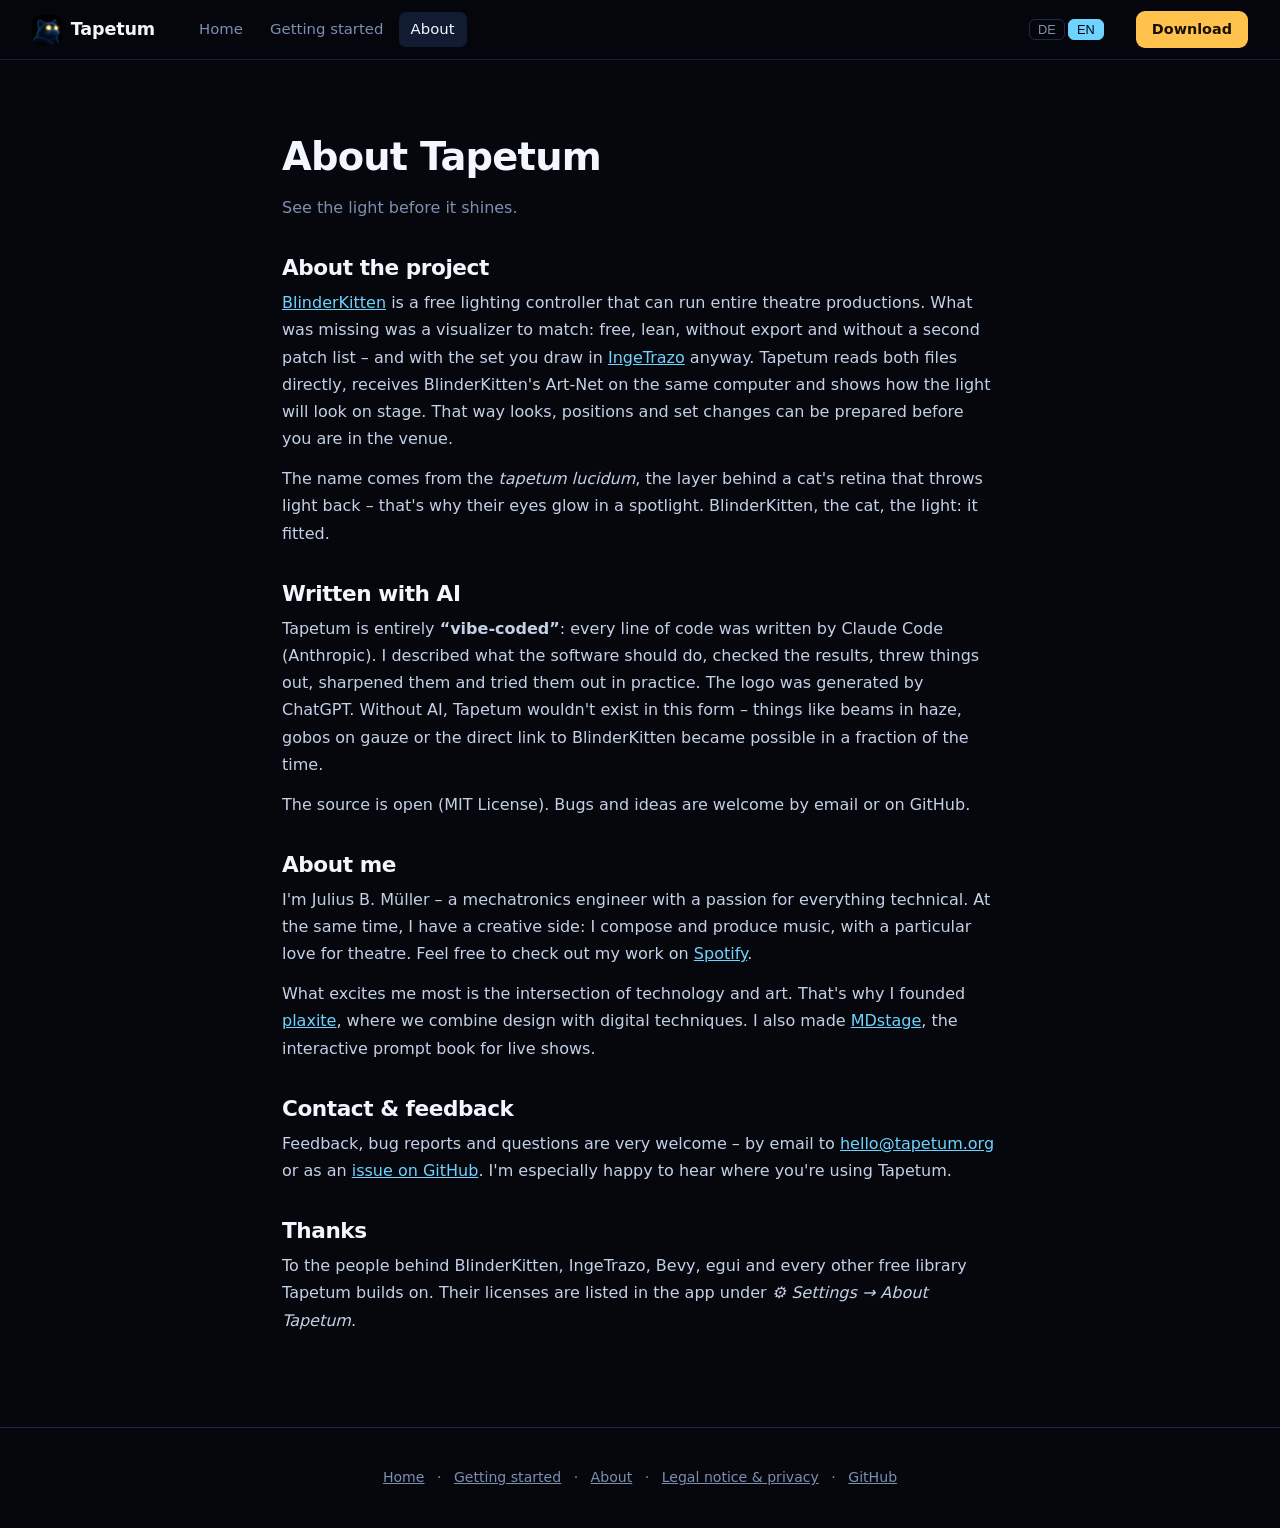
==== commit 1cccf71c: "Scene carousel, settings in the sidebar, gentler house light - Scenes: the current one in the middle" ====
--- a/website/about.html
+++ b/website/about.html
@@ -54,7 +54,7 @@
       <p>Rückmeldungen, Bugreports und Fragen sind herzlich willkommen – per Mail an <a href="mailto:hello@tapetum.org">hello@tapetum.org</a> oder als <a href="https://github.com/julius-b-mueller/tapetum/issues">Issue auf GitHub</a>. Besonders freue ich mich zu hören, wo du Tapetum einsetzt.</p>
 
       <h2>Danke</h2>
-      <p>An die Menschen hinter BlinderKitten, IngeTrazo, Bevy, egui und allen anderen freien Bibliotheken, auf denen Tapetum aufbaut. Ihre Lizenzen stehen in der App unter <em>☰ → Über Tapetum</em>.</p>
+      <p>An die Menschen hinter BlinderKitten, IngeTrazo, Bevy, egui und allen anderen freien Bibliotheken, auf denen Tapetum aufbaut. Ihre Lizenzen stehen in der App unter <em>⚙ Einstellungen → Über Tapetum</em>.</p>
     </div>
 
     <div class="en">
@@ -77,7 +77,7 @@
       <p>Feedback, bug reports and questions are very welcome – by email to <a href="mailto:hello@tapetum.org">hello@tapetum.org</a> or as an <a href="https://github.com/julius-b-mueller/tapetum/issues">issue on GitHub</a>. I'm especially happy to hear where you're using Tapetum.</p>
 
       <h2>Thanks</h2>
-      <p>To the people behind BlinderKitten, IngeTrazo, Bevy, egui and every other free library Tapetum builds on. Their licenses are listed in the app under <em>☰ → About Tapetum</em>.</p>
+      <p>To the people behind BlinderKitten, IngeTrazo, Bevy, egui and every other free library Tapetum builds on. Their licenses are listed in the app under <em>⚙ Settings → About Tapetum</em>.</p>
     </div>
   </div>
 
